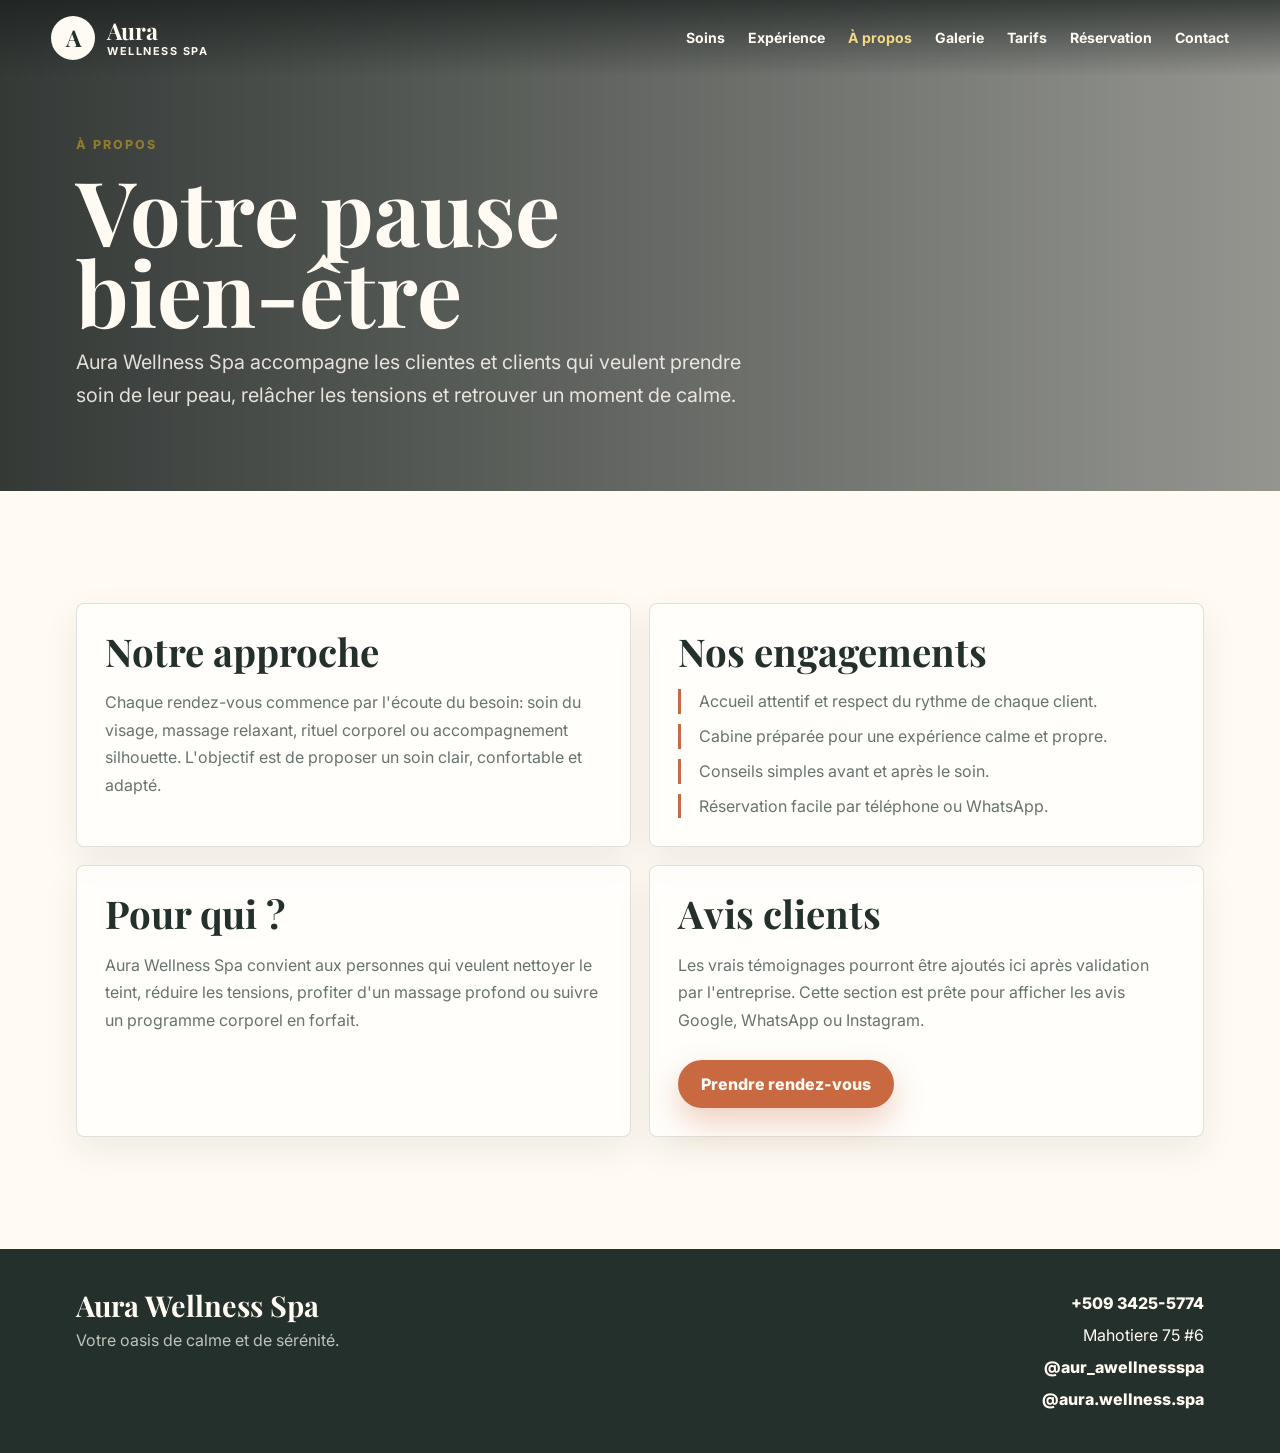
==== a-propos.html @ 9b4d597d "Add files via upload" ====
<!doctype html>
<html lang="fr">
  <head>
    <meta charset="utf-8" />
    <meta name="viewport" content="width=device-width, initial-scale=1" />
    <meta
      name="description"
      content="A propos d'Aura Wellness Spa : institut de soins, massages, facials et esthetique corporelle a Mahotiere 75 #6."
    />
    <title>&Agrave; propos | Aura Wellness Spa</title>
    <link rel="preconnect" href="https://fonts.googleapis.com" />
    <link rel="preconnect" href="https://fonts.gstatic.com" crossorigin />
    <link
      href="https://fonts.googleapis.com/css2?family=Inter:wght@400;500;600;700;800&family=Playfair+Display:wght@600;700&display=swap"
      rel="stylesheet"
    />
    <link rel="icon" href="assets/favicon.svg" type="image/svg+xml" />
    <link rel="stylesheet" href="styles.css" />
  </head>
  <body>
    <header class="site-header" aria-label="Navigation principale">
      <a class="brand" href="index.html" aria-label="Aura Wellness Spa">
        <span class="brand-mark">A</span>
        <span>
          <strong>Aura</strong>
          <small>Wellness Spa</small>
        </span>
      </a>

      <button class="nav-toggle" type="button" aria-expanded="false" aria-controls="main-nav">
        <span></span>
        <span></span>
        <span></span>
        <span class="sr-only">Menu</span>
      </button>

      <nav id="main-nav" class="main-nav">
        <a href="soins.html">Soins</a>
        <a href="experience.html">Exp&eacute;rience</a>
        <a href="a-propos.html" aria-current="page">&Agrave; propos</a>
        <a href="galerie.html">Galerie</a>
        <a href="tarifs.html">Tarifs</a>
        <a href="reservation.html">R&eacute;servation</a>
        <a href="contact.html">Contact</a>
      </nav>
    </header>

    <main>
      <section class="page-hero">
        <div>
          <p class="eyebrow">&Agrave; propos</p>
          <h1>Votre pause bien-&ecirc;tre</h1>
          <p>
            Aura Wellness Spa accompagne les clientes et clients qui veulent prendre soin de leur peau,
            rel&acirc;cher les tensions et retrouver un moment de calme.
          </p>
        </div>
      </section>

      <section class="route-section">
        <div class="route-grid">
          <article class="detail-card">
            <h2>Notre approche</h2>
            <p>
              Chaque rendez-vous commence par l'&eacute;coute du besoin: soin du visage, massage relaxant,
              rituel corporel ou accompagnement silhouette. L'objectif est de proposer un soin clair,
              confortable et adapt&eacute;.
            </p>
          </article>

          <article class="detail-card">
            <h2>Nos engagements</h2>
            <ul>
              <li>Accueil attentif et respect du rythme de chaque client.</li>
              <li>Cabine pr&eacute;par&eacute;e pour une exp&eacute;rience calme et propre.</li>
              <li>Conseils simples avant et apr&egrave;s le soin.</li>
              <li>R&eacute;servation facile par t&eacute;l&eacute;phone ou WhatsApp.</li>
            </ul>
          </article>

          <article class="detail-card">
            <h2>Pour qui ?</h2>
            <p>
              Aura Wellness Spa convient aux personnes qui veulent nettoyer le teint, r&eacute;duire les
              tensions, profiter d'un massage profond ou suivre un programme corporel en forfait.
            </p>
          </article>

          <article class="detail-card">
            <h2>Avis clients</h2>
            <p>
              Les vrais t&eacute;moignages pourront &ecirc;tre ajout&eacute;s ici apr&egrave;s validation par l'entreprise.
              Cette section est pr&ecirc;te pour afficher les avis Google, WhatsApp ou Instagram.
            </p>
            <div class="route-cta">
              <a class="button primary" href="reservation.html">Prendre rendez-vous</a>
            </div>
          </article>
        </div>
      </section>
    </main>

    <footer id="contact" class="site-footer">
      <div>
        <h2>Aura Wellness Spa</h2>
        <p>Votre oasis de calme et de s&eacute;r&eacute;nit&eacute;.</p>
      </div>
      <address>
        <a href="tel:+50934255774">+509 3425-5774</a>
        <span>Mahotiere 75 #6</span>
        <a href="https://www.instagram.com/aur_awellnessspa" target="_blank" rel="noreferrer">@aur_awellnessspa</a>
        <a href="https://www.tiktok.com/@aura.wellness.spa" target="_blank" rel="noreferrer">@aura.wellness.spa</a>
      </address>
    </footer>

    <script src="script.js"></script>
  </body>
</html>
---- styles.css ----
:root {
  --ivory: #fffaf2;
  --paper: #f7efe3;
  --sage: #6f7f59;
  --olive: #8f7a2d;
  --copper: #c96942;
  --ink: #24302c;
  --muted: #68736d;
  --line: rgba(36, 48, 44, 0.14);
  --shadow: 0 24px 60px rgba(36, 48, 44, 0.16);
}

* {
  box-sizing: border-box;
}

html {
  scroll-behavior: smooth;
  overflow-x: hidden;
}

body {
  margin: 0;
  overflow-x: hidden;
  color: var(--ink);
  background: var(--ivory);
  font-family: Inter, system-ui, -apple-system, BlinkMacSystemFont, "Segoe UI", sans-serif;
  line-height: 1.5;
}

img {
  display: block;
  max-width: 100%;
}

a {
  color: inherit;
  text-decoration: none;
}

.sr-only {
  position: absolute;
  width: 1px;
  height: 1px;
  padding: 0;
  margin: -1px;
  overflow: hidden;
  clip: rect(0, 0, 0, 0);
  white-space: nowrap;
  border: 0;
}

.site-header {
  position: fixed;
  inset: 0 0 auto;
  z-index: 10;
  display: flex;
  align-items: center;
  justify-content: space-between;
  min-height: 76px;
  padding: 14px clamp(18px, 4vw, 54px);
  color: var(--ivory);
  background: linear-gradient(180deg, rgba(25, 31, 29, 0.72), rgba(25, 31, 29, 0));
}

.brand {
  display: inline-flex;
  align-items: center;
  gap: 12px;
  min-width: 0;
}

.brand > span:last-child {
  display: grid;
  min-width: 0;
}

.brand-mark {
  display: grid;
  place-items: center;
  width: 44px;
  height: 44px;
  border: 1px solid rgba(255, 250, 242, 0.55);
  border-radius: 50%;
  color: var(--ink);
  background: var(--ivory);
  font-family: "Playfair Display", serif;
  font-size: 1.45rem;
  font-weight: 700;
}

.brand strong,
.brand small {
  display: block;
  line-height: 1;
}

.brand strong {
  font-family: "Playfair Display", serif;
  font-size: 1.45rem;
}

.brand small {
  margin-top: 4px;
  font-size: 0.68rem;
  font-weight: 700;
  letter-spacing: 0.14em;
  text-transform: uppercase;
}

.main-nav {
  display: flex;
  align-items: center;
  gap: clamp(12px, 1.8vw, 26px);
  font-size: 0.88rem;
  font-weight: 700;
}

.main-nav a {
  padding: 10px 0;
}

.main-nav a[aria-current="page"] {
  color: #f3d987;
}

.nav-toggle {
  display: none;
  width: 42px;
  height: 42px;
  padding: 9px;
  border: 1px solid rgba(255, 250, 242, 0.45);
  border-radius: 50%;
  background: rgba(255, 250, 242, 0.12);
}

.nav-toggle span:not(.sr-only) {
  display: block;
  width: 100%;
  height: 2px;
  margin: 4px 0;
  background: var(--ivory);
}

.hero {
  position: relative;
  display: grid;
  align-items: end;
  min-height: 92vh;
  padding: 138px clamp(20px, 6vw, 76px) 88px;
  overflow: hidden;
  color: var(--ivory);
}

.hero-image,
.hero-overlay {
  position: absolute;
  inset: 0;
  width: 100%;
  height: 100%;
}

.hero-image {
  object-fit: cover;
  object-position: center;
}

.hero-overlay {
  background:
    linear-gradient(90deg, rgba(24, 31, 29, 0.82), rgba(24, 31, 29, 0.36) 48%, rgba(24, 31, 29, 0.08)),
    linear-gradient(180deg, rgba(24, 31, 29, 0.12), rgba(24, 31, 29, 0.38));
}

.hero-content {
  position: relative;
  width: min(100%, 720px);
  max-width: 720px;
}

.eyebrow {
  margin: 0 0 14px;
  color: var(--olive);
  font-size: 0.78rem;
  font-weight: 800;
  letter-spacing: 0.16em;
  text-transform: uppercase;
}

.hero .eyebrow {
  color: #f3d987;
}

h1,
h2,
h3,
p {
  margin-top: 0;
}

h1,
h2 {
  font-family: "Playfair Display", Georgia, serif;
}

h1 {
  max-width: 9ch;
  margin-bottom: 18px;
  font-size: clamp(3.7rem, 9vw, 7.9rem);
  line-height: 0.91;
}

h2 {
  margin-bottom: 18px;
  font-size: clamp(2.1rem, 4.3vw, 4.25rem);
  line-height: 1.02;
}

h3 {
  margin-bottom: 12px;
  font-size: 1.15rem;
}

.hero-copy {
  max-width: 620px;
  color: rgba(255, 250, 242, 0.9);
  font-size: clamp(1.02rem, 2vw, 1.32rem);
  line-height: 1.62;
}

.hero-actions {
  display: flex;
  flex-wrap: wrap;
  gap: 12px;
  margin-top: 30px;
}

.button {
  display: inline-flex;
  align-items: center;
  justify-content: center;
  min-height: 48px;
  padding: 0 22px;
  border: 1px solid transparent;
  border-radius: 999px;
  font-weight: 800;
  transition:
    transform 180ms ease,
    box-shadow 180ms ease,
    background 180ms ease;
}

.button:hover {
  transform: translateY(-2px);
}

.button.primary {
  color: var(--ivory);
  background: var(--copper);
  box-shadow: 0 14px 32px rgba(201, 105, 66, 0.32);
}

.button.secondary {
  color: var(--ivory);
  border-color: rgba(255, 250, 242, 0.62);
  background: rgba(255, 250, 242, 0.08);
}

.button.full {
  width: 100%;
}

.section,
.split-section,
.booking-section,
.site-footer {
  padding-inline: clamp(20px, 6vw, 76px);
}

.section {
  padding-block: clamp(70px, 9vw, 118px);
}

.section-heading {
  width: min(100%, 760px);
  max-width: 760px;
  margin-bottom: 34px;
}

.section-heading p:not(.eyebrow),
.split-content p,
.booking-copy p {
  color: var(--muted);
  font-size: 1.02rem;
  line-height: 1.78;
}

.services-section {
  background: var(--ivory);
}

.services-grid,
.offers-grid {
  display: grid;
  grid-template-columns: repeat(3, minmax(0, 1fr));
  gap: 18px;
}

.service-card,
.offers-grid article,
.booking-form {
  min-width: 0;
  border: 1px solid var(--line);
  border-radius: 8px;
  background: rgba(255, 255, 255, 0.62);
  box-shadow: 0 12px 34px rgba(36, 48, 44, 0.08);
}

.service-card {
  min-height: 228px;
  padding: 26px;
}

.service-icon {
  display: inline-flex;
  align-items: center;
  justify-content: center;
  width: 48px;
  height: 48px;
  margin-bottom: 24px;
  border-radius: 50%;
  color: var(--ivory);
  background: var(--sage);
  font-weight: 800;
}

.service-card p,
.offers-grid p {
  color: var(--muted);
  line-height: 1.68;
}

.split-section {
  display: grid;
  grid-template-columns: minmax(0, 0.92fr) minmax(0, 1.08fr);
  align-items: center;
  gap: clamp(30px, 6vw, 72px);
  padding-block: clamp(74px, 10vw, 128px);
  background: #edf0e4;
}

.split-media {
  height: min(650px, 72vw);
  min-height: 390px;
  overflow: hidden;
  border-radius: 8px;
  box-shadow: var(--shadow);
}

.split-media img {
  width: 100%;
  height: 100%;
  object-fit: cover;
  object-position: 50% 62%;
}

.feature-list {
  display: flex;
  flex-wrap: wrap;
  gap: 10px;
  margin-top: 26px;
}

.feature-list span {
  padding: 11px 14px;
  border: 1px solid rgba(111, 127, 89, 0.26);
  border-radius: 999px;
  color: var(--sage);
  background: rgba(255, 250, 242, 0.6);
  font-weight: 800;
}

.offers-section {
  background: var(--paper);
}

.offers-grid article {
  padding: 28px;
}

.offers-grid h3 {
  color: var(--sage);
}

.booking-section {
  display: grid;
  grid-template-columns: minmax(0, 1fr) minmax(300px, 420px);
  gap: clamp(28px, 6vw, 70px);
  align-items: center;
  padding-block: clamp(70px, 10vw, 116px);
  color: var(--ivory);
  background:
    linear-gradient(120deg, rgba(36, 48, 44, 0.96), rgba(63, 85, 72, 0.92)),
    url("assets/aura-wellness-spa.jpeg") center/cover;
}

.booking-section .eyebrow {
  color: #f3d987;
}

.booking-section h2 {
  max-width: 720px;
}

.booking-copy p {
  max-width: 680px;
  color: rgba(255, 250, 242, 0.82);
}

.booking-form {
  padding: 22px;
  background: var(--ivory);
}

.booking-form label {
  display: grid;
  gap: 9px;
  color: var(--ink);
  font-weight: 800;
}

.booking-form select,
.booking-form textarea {
  width: 100%;
  border: 1px solid var(--line);
  border-radius: 8px;
  color: var(--ink);
  background: white;
  font: inherit;
}

.booking-form select {
  min-height: 52px;
  padding: 0 14px;
}

.booking-form textarea {
  min-height: 112px;
  margin-top: 14px;
  padding: 14px;
  resize: vertical;
  line-height: 1.5;
}

.booking-form .button {
  margin-top: 16px;
  border-radius: 8px;
}

.site-footer {
  display: flex;
  justify-content: space-between;
  gap: 28px;
  padding-block: 42px;
  color: var(--ivory);
  background: var(--ink);
}

.site-footer h2 {
  margin-bottom: 8px;
  font-size: 1.8rem;
}

.site-footer p {
  margin-bottom: 0;
  color: rgba(255, 250, 242, 0.72);
}

.site-footer address {
  display: grid;
  gap: 8px;
  font-style: normal;
  text-align: right;
}

.site-footer a {
  font-weight: 800;
}

.page-hero {
  display: grid;
  align-items: end;
  min-height: 46vh;
  padding: 136px clamp(20px, 6vw, 76px) 58px;
  color: var(--ivory);
  background:
    linear-gradient(90deg, rgba(24, 31, 29, 0.88), rgba(24, 31, 29, 0.46)),
    url("assets/aura-wellness-spa.jpeg") center/cover;
}

.page-hero h1 {
  max-width: 12ch;
  margin-bottom: 14px;
  font-size: clamp(3rem, 7vw, 6.4rem);
}

.page-hero p:not(.eyebrow) {
  max-width: 700px;
  color: rgba(255, 250, 242, 0.86);
  font-size: clamp(1rem, 1.8vw, 1.24rem);
  line-height: 1.7;
}

.route-section {
  padding: clamp(70px, 9vw, 112px) clamp(20px, 6vw, 76px);
}

.route-grid,
.contact-grid {
  display: grid;
  grid-template-columns: repeat(2, minmax(0, 1fr));
  gap: 18px;
}

.detail-card,
.contact-card {
  border: 1px solid var(--line);
  border-radius: 8px;
  background: rgba(255, 255, 255, 0.68);
  box-shadow: 0 12px 34px rgba(36, 48, 44, 0.08);
}

.detail-card {
  padding: 28px;
}

.detail-card h2,
.contact-card h2 {
  font-size: clamp(1.8rem, 3vw, 2.8rem);
}

.detail-card p,
.contact-card p {
  color: var(--muted);
  line-height: 1.72;
}

.detail-card ul {
  display: grid;
  gap: 10px;
  padding: 0;
  margin: 18px 0 0;
  list-style: none;
}

.detail-card li {
  padding-left: 18px;
  border-left: 3px solid var(--copper);
  color: var(--muted);
  line-height: 1.55;
}

.contact-card {
  padding: 28px;
}

.contact-card address {
  display: grid;
  gap: 12px;
  margin-top: 18px;
  font-style: normal;
}

.contact-card a,
.contact-card span {
  display: block;
  padding: 14px 16px;
  border: 1px solid var(--line);
  border-radius: 8px;
  background: var(--ivory);
  font-weight: 800;
  overflow-wrap: anywhere;
}

.info-list {
  display: grid;
  gap: 10px;
  margin-top: 18px;
}

.gallery-grid {
  display: grid;
  grid-template-columns: minmax(0, 1.1fr) minmax(280px, 0.9fr);
  gap: 18px;
}

.gallery-page {
  display: grid;
  gap: 28px;
}

.compact-heading {
  margin-top: 32px;
  margin-bottom: 0;
}

.space-gallery,
.video-grid {
  display: grid;
  grid-template-columns: repeat(4, minmax(0, 1fr));
  gap: 18px;
}

.video-grid {
  grid-template-columns: repeat(2, minmax(0, 1fr));
}

.gallery-item,
.gallery-note,
.media-placeholder,
.video-placeholder {
  margin: 0;
  overflow: hidden;
  border: 1px solid var(--line);
  border-radius: 8px;
  background: rgba(255, 255, 255, 0.7);
  box-shadow: 0 12px 34px rgba(36, 48, 44, 0.08);
}

.gallery-item.large {
  grid-row: span 2;
}

.gallery-item img {
  width: 100%;
  height: 100%;
  min-height: 360px;
  object-fit: cover;
}

.gallery-item:not(.large) img {
  max-height: 620px;
  object-fit: contain;
  background: var(--paper);
}

.gallery-item figcaption,
.gallery-note {
  padding: 22px;
}

.gallery-item figcaption {
  color: var(--muted);
  line-height: 1.55;
}

.gallery-note h2 {
  font-size: clamp(1.8rem, 3vw, 2.8rem);
}

.gallery-note p {
  color: var(--muted);
  line-height: 1.72;
}

.media-placeholder,
.video-placeholder {
  display: grid;
  align-content: end;
  min-height: 280px;
  padding: 22px;
  background:
    linear-gradient(160deg, rgba(111, 127, 89, 0.16), rgba(201, 105, 66, 0.14)),
    var(--paper);
}

.media-placeholder span {
  color: var(--olive);
  font-size: 0.78rem;
  font-weight: 900;
  letter-spacing: 0.14em;
  text-transform: uppercase;
}

.media-placeholder strong,
.video-placeholder h3 {
  margin-top: 8px;
  color: var(--ink);
  font-family: "Playfair Display", Georgia, serif;
  font-size: 1.55rem;
  line-height: 1.05;
}

.video-placeholder {
  align-content: center;
  min-height: 260px;
  text-align: center;
}

.video-placeholder p {
  margin-bottom: 0;
  color: var(--muted);
  line-height: 1.6;
}

.play-mark {
  position: relative;
  width: 68px;
  height: 68px;
  margin: 0 auto 18px;
  border-radius: 50%;
  background: var(--copper);
  box-shadow: 0 16px 32px rgba(201, 105, 66, 0.24);
}

.play-mark::after {
  position: absolute;
  top: 50%;
  left: 52%;
  width: 0;
  height: 0;
  border-top: 13px solid transparent;
  border-bottom: 13px solid transparent;
  border-left: 18px solid var(--ivory);
  content: "";
  transform: translate(-40%, -50%);
}

.route-cta {
  display: flex;
  flex-wrap: wrap;
  gap: 12px;
  margin-top: 26px;
}

.price-board {
  display: grid;
  gap: 18px;
}

.price-group {
  min-width: 0;
  padding: 28px;
  border: 1px solid var(--line);
  border-radius: 8px;
  background: rgba(255, 255, 255, 0.7);
  box-shadow: 0 12px 34px rgba(36, 48, 44, 0.08);
}

.price-group h2 {
  margin-bottom: 18px;
  color: var(--sage);
  font-size: clamp(1.6rem, 3vw, 2.5rem);
}

.price-list {
  display: grid;
  gap: 12px;
  margin: 0;
}

.price-row {
  display: grid;
  grid-template-columns: minmax(0, 1fr) auto;
  gap: 16px;
  align-items: baseline;
  padding-bottom: 12px;
  border-bottom: 1px dotted rgba(36, 48, 44, 0.34);
}

.price-row:last-child {
  padding-bottom: 0;
  border-bottom: 0;
}

.price-row dt {
  color: var(--muted);
  font-size: clamp(1rem, 2vw, 1.18rem);
}

.price-row dd {
  margin: 0;
  color: var(--olive);
  font-size: clamp(1.05rem, 2.2vw, 1.32rem);
  font-weight: 900;
  white-space: nowrap;
}

.split-section .button.secondary,
.detail-card .button.secondary,
.contact-card .button.secondary,
.route-section .button.secondary {
  color: var(--sage);
  border-color: rgba(111, 127, 89, 0.42);
  background: rgba(255, 250, 242, 0.68);
}

.split-section .button.secondary:hover,
.detail-card .button.secondary:hover,
.contact-card .button.secondary:hover,
.route-section .button.secondary:hover {
  color: var(--ivory);
  border-color: var(--sage);
  background: var(--sage);
}

@media (max-width: 1040px) {
  .site-header {
    min-height: 68px;
  }

  .nav-toggle {
    display: block;
  }

  .main-nav {
    position: fixed;
    top: 68px;
    right: 16px;
    display: grid;
    width: min(280px, calc(100vw - 32px));
    max-height: calc(100svh - 84px);
    overflow-y: auto;
    padding: 14px;
    border: 1px solid rgba(255, 250, 242, 0.22);
    border-radius: 8px;
    background: rgba(36, 48, 44, 0.96);
    box-shadow: var(--shadow);
    transform: translateY(-12px);
    opacity: 0;
    pointer-events: none;
    transition:
      opacity 180ms ease,
      transform 180ms ease;
  }

  .site-header:focus-within .main-nav,
  .main-nav.is-open {
    transform: translateY(0);
    opacity: 1;
    pointer-events: auto;
  }

  .main-nav a {
    padding: 12px 4px;
  }

  .hero {
    min-height: 88vh;
    padding-top: 116px;
    padding-bottom: 54px;
  }

  .hero-overlay {
    background:
      linear-gradient(180deg, rgba(24, 31, 29, 0.52), rgba(24, 31, 29, 0.86)),
      linear-gradient(90deg, rgba(24, 31, 29, 0.6), rgba(24, 31, 29, 0.22));
  }

  .services-grid,
  .offers-grid,
  .split-section,
  .booking-section,
  .route-grid,
  .contact-grid,
  .gallery-grid,
  .space-gallery,
  .video-grid,
  .price-row {
    grid-template-columns: 1fr;
  }

  .gallery-item.large {
    grid-row: auto;
  }

  .price-row {
    gap: 4px;
  }

  .split-media {
    height: 420px;
    min-height: 320px;
  }

  .site-footer {
    display: grid;
  }

  .site-footer address {
    text-align: left;
  }
}

@media (max-width: 540px) {
  .site-header {
    min-height: 64px;
    padding: 10px 16px;
    background: linear-gradient(180deg, rgba(25, 31, 29, 0.86), rgba(25, 31, 29, 0.38));
    backdrop-filter: blur(10px);
  }

  .brand {
    gap: 9px;
  }

  .brand-mark {
    width: 38px;
    height: 38px;
    font-size: 1.2rem;
  }

  .brand small {
    font-size: 0.58rem;
    letter-spacing: 0.1em;
  }

  .brand strong {
    font-size: 1.22rem;
  }

  .nav-toggle {
    width: 40px;
    height: 40px;
    flex: 0 0 auto;
  }

  .main-nav {
    top: 64px;
    right: 12px;
    width: calc(100vw - 24px);
  }

  .hero {
    min-height: 100svh;
    padding: 104px 18px 42px;
  }

  .hero-overlay {
    background:
      linear-gradient(180deg, rgba(24, 31, 29, 0.42), rgba(24, 31, 29, 0.9)),
      linear-gradient(90deg, rgba(24, 31, 29, 0.7), rgba(24, 31, 29, 0.18));
  }

  h1 {
    max-width: 10ch;
    font-size: clamp(2.85rem, 15vw, 3.45rem);
    line-height: 0.96;
  }

  h2 {
    font-size: clamp(1.9rem, 10vw, 2.5rem);
    line-height: 1.08;
  }

  h3 {
    font-size: 1.05rem;
  }

  .hero-copy,
  .page-hero p:not(.eyebrow),
  .section-heading p:not(.eyebrow),
  .split-content p,
  .booking-copy p {
    font-size: 1rem;
    line-height: 1.64;
  }

  .hero-actions,
  .route-cta {
    width: 100%;
  }

  .button {
    width: 100%;
    min-height: 46px;
    padding-inline: 16px;
    text-align: center;
  }

  .section,
  .route-section {
    padding: 54px 18px;
  }

  .section-heading {
    margin-bottom: 24px;
  }

  .services-grid,
  .offers-grid,
  .route-grid,
  .contact-grid,
  .gallery-grid,
  .space-gallery,
  .video-grid,
  .price-board {
    gap: 14px;
  }

  .service-card {
    min-height: auto;
    padding: 22px;
  }

  .service-icon {
    width: 42px;
    height: 42px;
    margin-bottom: 18px;
  }

  .split-section,
  .booking-section {
    padding: 58px 18px;
  }

  .split-media {
    height: auto;
    min-height: 0;
    aspect-ratio: 4 / 3;
  }

  .feature-list span {
    width: 100%;
    text-align: center;
  }

  .booking-form,
  .detail-card,
  .contact-card,
  .offers-grid article,
  .price-group {
    padding: 22px;
  }

  .booking-form select,
  .booking-form textarea {
    font-size: 1rem;
  }

  .site-footer {
    gap: 20px;
    padding: 34px 18px;
  }

  .site-footer h2 {
    font-size: 1.55rem;
  }

  .page-hero {
    min-height: 42vh;
    padding: 104px 18px 42px;
  }

  .page-hero h1 {
    max-width: 11ch;
    font-size: clamp(2.65rem, 13vw, 3.25rem);
  }

  .gallery-item img {
    min-height: 240px;
  }

  .gallery-item:not(.large) img {
    max-height: none;
  }

  .gallery-item figcaption,
  .gallery-note,
  .media-placeholder,
  .video-placeholder {
    padding: 18px;
  }

  .media-placeholder,
  .video-placeholder {
    min-height: 220px;
  }

  .price-row {
    gap: 6px;
  }

  .price-row dd {
    justify-self: start;
    white-space: normal;
  }
}
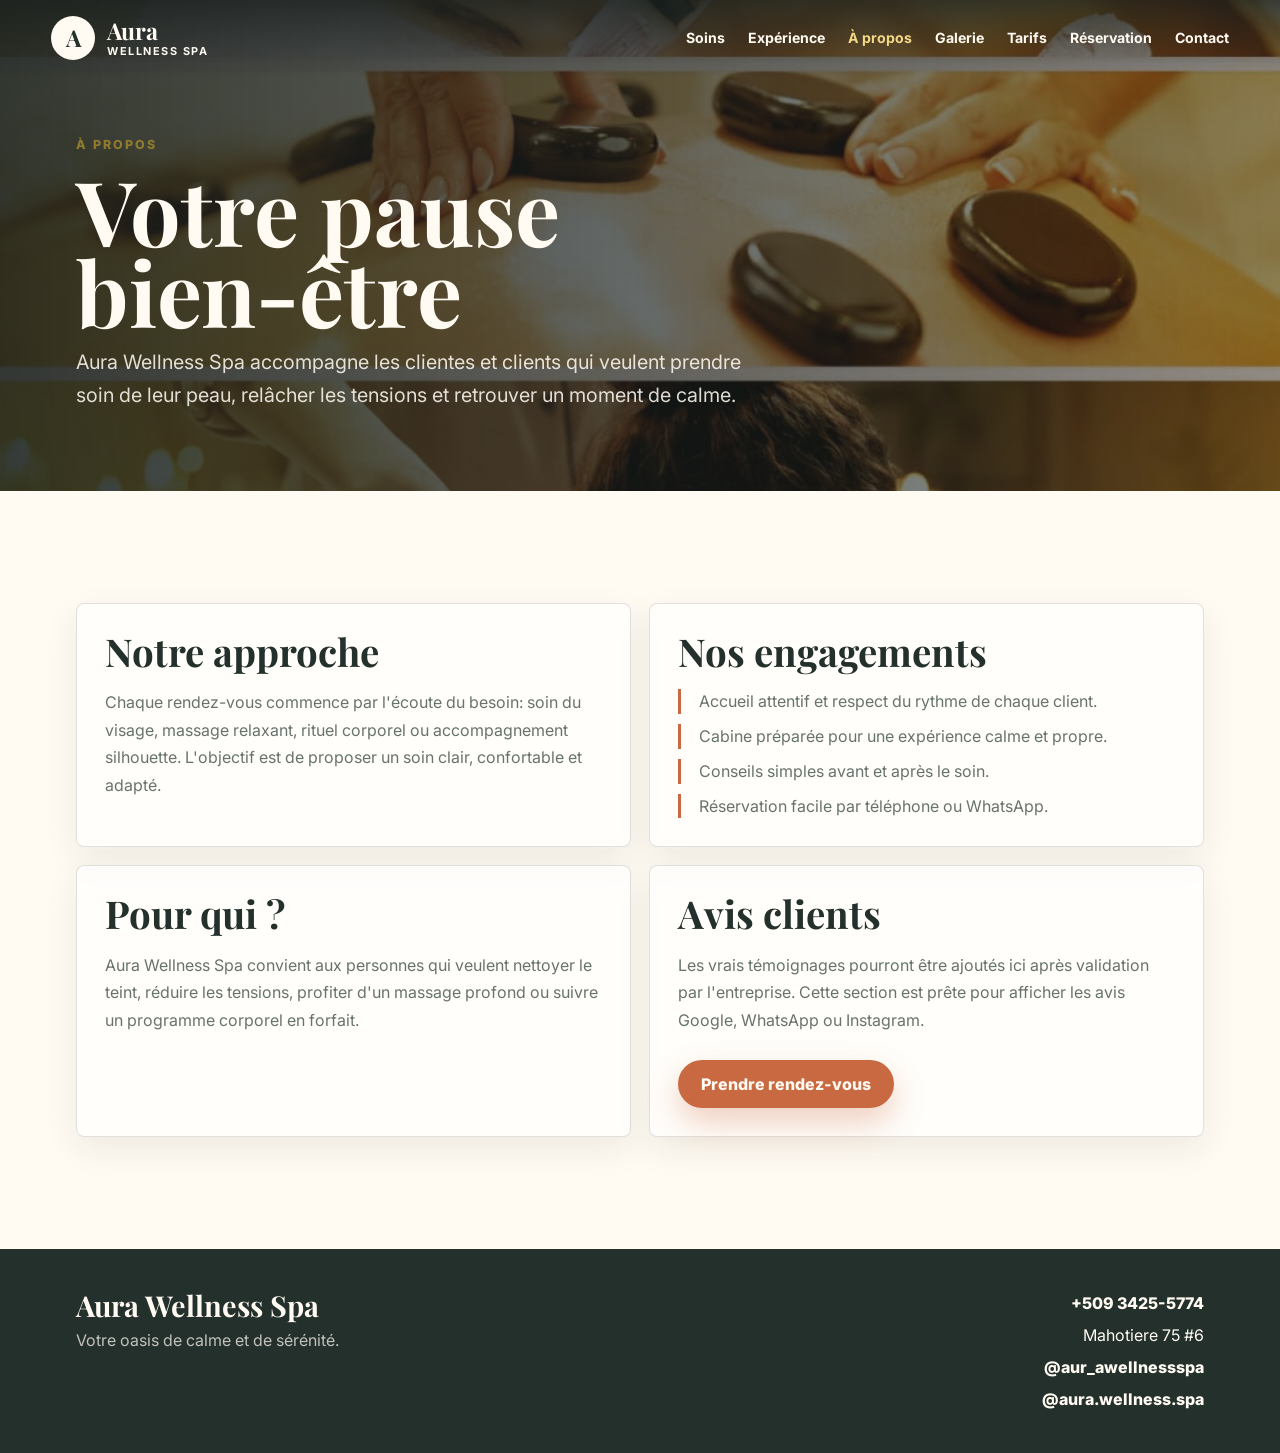
==== commit 207e8ec9: "Add files via upload" ====
--- a/a-propos.html
+++ b/a-propos.html
@@ -1,118 +1,118 @@
-<!doctype html>
-<html lang="fr">
-  <head>
-    <meta charset="utf-8" />
-    <meta name="viewport" content="width=device-width, initial-scale=1" />
-    <meta
-      name="description"
-      content="A propos d'Aura Wellness Spa : institut de soins, massages, facials et esthetique corporelle a Mahotiere 75 #6."
-    />
-    <title>&Agrave; propos | Aura Wellness Spa</title>
-    <link rel="preconnect" href="https://fonts.googleapis.com" />
-    <link rel="preconnect" href="https://fonts.gstatic.com" crossorigin />
-    <link
-      href="https://fonts.googleapis.com/css2?family=Inter:wght@400;500;600;700;800&family=Playfair+Display:wght@600;700&display=swap"
-      rel="stylesheet"
-    />
-    <link rel="icon" href="assets/favicon.svg" type="image/svg+xml" />
-    <link rel="stylesheet" href="styles.css" />
-  </head>
-  <body>
-    <header class="site-header" aria-label="Navigation principale">
-      <a class="brand" href="index.html" aria-label="Aura Wellness Spa">
-        <span class="brand-mark">A</span>
-        <span>
-          <strong>Aura</strong>
-          <small>Wellness Spa</small>
-        </span>
-      </a>
-
-      <button class="nav-toggle" type="button" aria-expanded="false" aria-controls="main-nav">
-        <span></span>
-        <span></span>
-        <span></span>
-        <span class="sr-only">Menu</span>
-      </button>
-
-      <nav id="main-nav" class="main-nav">
-        <a href="soins.html">Soins</a>
-        <a href="experience.html">Exp&eacute;rience</a>
-        <a href="a-propos.html" aria-current="page">&Agrave; propos</a>
-        <a href="galerie.html">Galerie</a>
-        <a href="tarifs.html">Tarifs</a>
-        <a href="reservation.html">R&eacute;servation</a>
-        <a href="contact.html">Contact</a>
-      </nav>
-    </header>
-
-    <main>
-      <section class="page-hero">
-        <div>
-          <p class="eyebrow">&Agrave; propos</p>
-          <h1>Votre pause bien-&ecirc;tre</h1>
-          <p>
-            Aura Wellness Spa accompagne les clientes et clients qui veulent prendre soin de leur peau,
-            rel&acirc;cher les tensions et retrouver un moment de calme.
-          </p>
-        </div>
-      </section>
-
-      <section class="route-section">
-        <div class="route-grid">
-          <article class="detail-card">
-            <h2>Notre approche</h2>
-            <p>
-              Chaque rendez-vous commence par l'&eacute;coute du besoin: soin du visage, massage relaxant,
-              rituel corporel ou accompagnement silhouette. L'objectif est de proposer un soin clair,
-              confortable et adapt&eacute;.
-            </p>
-          </article>
-
-          <article class="detail-card">
-            <h2>Nos engagements</h2>
-            <ul>
-              <li>Accueil attentif et respect du rythme de chaque client.</li>
-              <li>Cabine pr&eacute;par&eacute;e pour une exp&eacute;rience calme et propre.</li>
-              <li>Conseils simples avant et apr&egrave;s le soin.</li>
-              <li>R&eacute;servation facile par t&eacute;l&eacute;phone ou WhatsApp.</li>
-            </ul>
-          </article>
-
-          <article class="detail-card">
-            <h2>Pour qui ?</h2>
-            <p>
-              Aura Wellness Spa convient aux personnes qui veulent nettoyer le teint, r&eacute;duire les
-              tensions, profiter d'un massage profond ou suivre un programme corporel en forfait.
-            </p>
-          </article>
-
-          <article class="detail-card">
-            <h2>Avis clients</h2>
-            <p>
-              Les vrais t&eacute;moignages pourront &ecirc;tre ajout&eacute;s ici apr&egrave;s validation par l'entreprise.
-              Cette section est pr&ecirc;te pour afficher les avis Google, WhatsApp ou Instagram.
-            </p>
-            <div class="route-cta">
-              <a class="button primary" href="reservation.html">Prendre rendez-vous</a>
-            </div>
-          </article>
-        </div>
-      </section>
-    </main>
-
-    <footer id="contact" class="site-footer">
-      <div>
-        <h2>Aura Wellness Spa</h2>
-        <p>Votre oasis de calme et de s&eacute;r&eacute;nit&eacute;.</p>
-      </div>
-      <address>
-        <a href="tel:+50934255774">+509 3425-5774</a>
-        <span>Mahotiere 75 #6</span>
-        <a href="https://www.instagram.com/aur_awellnessspa" target="_blank" rel="noreferrer">@aur_awellnessspa</a>
-        <a href="https://www.tiktok.com/@aura.wellness.spa" target="_blank" rel="noreferrer">@aura.wellness.spa</a>
-      </address>
-    </footer>
-
-    <script src="script.js"></script>
-  </body>
-</html>
+<!doctype html>
+<html lang="fr">
+  <head>
+    <meta charset="utf-8" />
+    <meta name="viewport" content="width=device-width, initial-scale=1" />
+    <meta
+      name="description"
+      content="A propos d'Aura Wellness Spa : institut de soins, massages, facials et esthetique corporelle a Mahotiere 75 #6."
+    />
+    <title>&Agrave; propos | Aura Wellness Spa</title>
+    <link rel="preconnect" href="https://fonts.googleapis.com" />
+    <link rel="preconnect" href="https://fonts.gstatic.com" crossorigin />
+    <link
+      href="https://fonts.googleapis.com/css2?family=Inter:wght@400;500;600;700;800&family=Playfair+Display:wght@600;700&display=swap"
+      rel="stylesheet"
+    />
+    <link rel="icon" href="assets/favicon.svg" type="image/svg+xml" />
+    <link rel="stylesheet" href="styles.css" />
+  </head>
+  <body>
+    <header class="site-header" aria-label="Navigation principale">
+      <a class="brand" href="index.html" aria-label="Aura Wellness Spa">
+        <span class="brand-mark">A</span>
+        <span>
+          <strong>Aura</strong>
+          <small>Wellness Spa</small>
+        </span>
+      </a>
+
+      <button class="nav-toggle" type="button" aria-expanded="false" aria-controls="main-nav">
+        <span></span>
+        <span></span>
+        <span></span>
+        <span class="sr-only">Menu</span>
+      </button>
+
+      <nav id="main-nav" class="main-nav">
+        <a href="soins.html">Soins</a>
+        <a href="experience.html">Exp&eacute;rience</a>
+        <a href="a-propos.html" aria-current="page">&Agrave; propos</a>
+        <a href="galerie.html">Galerie</a>
+        <a href="tarifs.html">Tarifs</a>
+        <a href="reservation.html">R&eacute;servation</a>
+        <a href="contact.html">Contact</a>
+      </nav>
+    </header>
+
+    <main>
+      <section class="page-hero">
+        <div>
+          <p class="eyebrow">&Agrave; propos</p>
+          <h1>Votre pause bien-&ecirc;tre</h1>
+          <p>
+            Aura Wellness Spa accompagne les clientes et clients qui veulent prendre soin de leur peau,
+            rel&acirc;cher les tensions et retrouver un moment de calme.
+          </p>
+        </div>
+      </section>
+
+      <section class="route-section">
+        <div class="route-grid">
+          <article class="detail-card">
+            <h2>Notre approche</h2>
+            <p>
+              Chaque rendez-vous commence par l'&eacute;coute du besoin: soin du visage, massage relaxant,
+              rituel corporel ou accompagnement silhouette. L'objectif est de proposer un soin clair,
+              confortable et adapt&eacute;.
+            </p>
+          </article>
+
+          <article class="detail-card">
+            <h2>Nos engagements</h2>
+            <ul>
+              <li>Accueil attentif et respect du rythme de chaque client.</li>
+              <li>Cabine pr&eacute;par&eacute;e pour une exp&eacute;rience calme et propre.</li>
+              <li>Conseils simples avant et apr&egrave;s le soin.</li>
+              <li>R&eacute;servation facile par t&eacute;l&eacute;phone ou WhatsApp.</li>
+            </ul>
+          </article>
+
+          <article class="detail-card">
+            <h2>Pour qui ?</h2>
+            <p>
+              Aura Wellness Spa convient aux personnes qui veulent nettoyer le teint, r&eacute;duire les
+              tensions, profiter d'un massage profond ou suivre un programme corporel en forfait.
+            </p>
+          </article>
+
+          <article class="detail-card">
+            <h2>Avis clients</h2>
+            <p>
+              Les vrais t&eacute;moignages pourront &ecirc;tre ajout&eacute;s ici apr&egrave;s validation par l'entreprise.
+              Cette section est pr&ecirc;te pour afficher les avis Google, WhatsApp ou Instagram.
+            </p>
+            <div class="route-cta">
+              <a class="button primary" href="reservation.html">Prendre rendez-vous</a>
+            </div>
+          </article>
+        </div>
+      </section>
+    </main>
+
+    <footer id="contact" class="site-footer">
+      <div>
+        <h2>Aura Wellness Spa</h2>
+        <p>Votre oasis de calme et de s&eacute;r&eacute;nit&eacute;.</p>
+      </div>
+      <address>
+        <a href="tel:+50934255774">+509 3425-5774</a>
+        <span>Mahotiere 75 #6</span>
+        <a href="https://www.instagram.com/aur_awellnessspa" target="_blank" rel="noreferrer">@aur_awellnessspa</a>
+        <a href="https://www.tiktok.com/@aura.wellness.spa" target="_blank" rel="noreferrer">@aura.wellness.spa</a>
+      </address>
+    </footer>
+
+    <script src="script.js"></script>
+  </body>
+</html>
